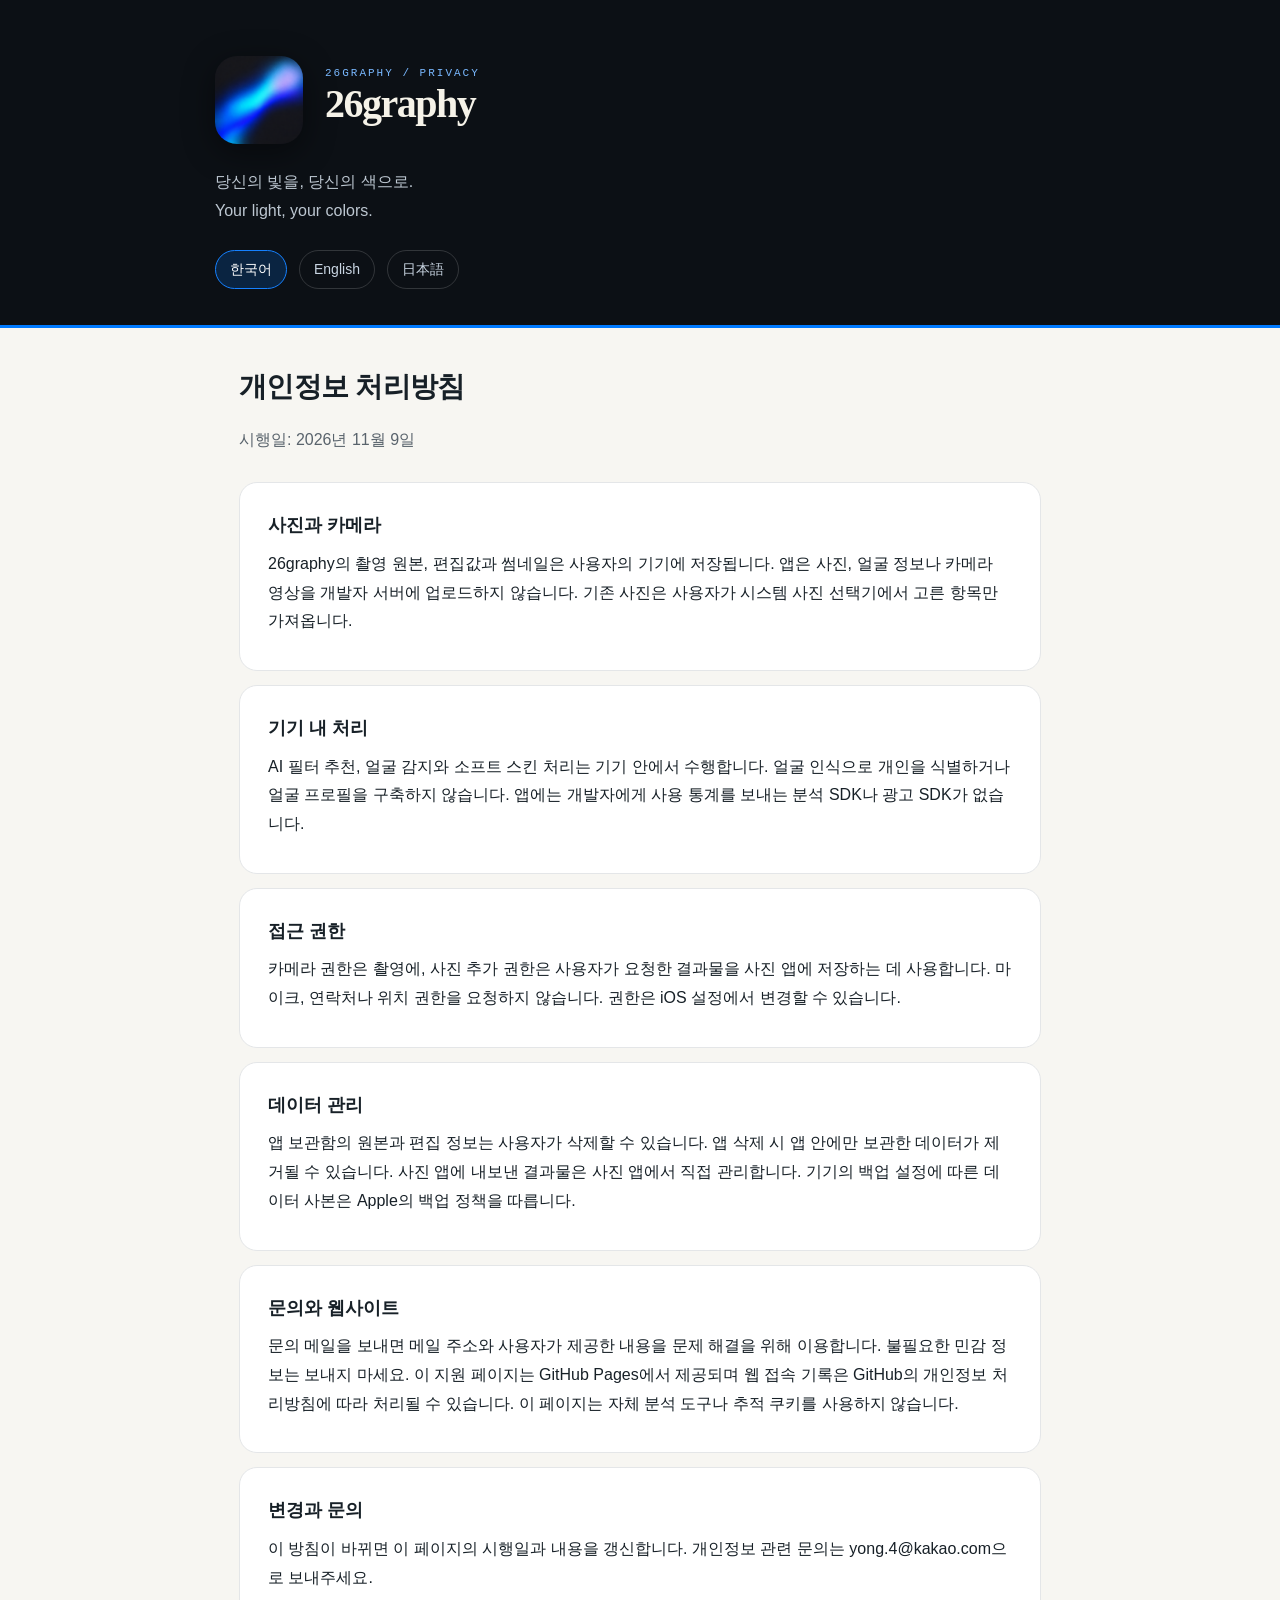
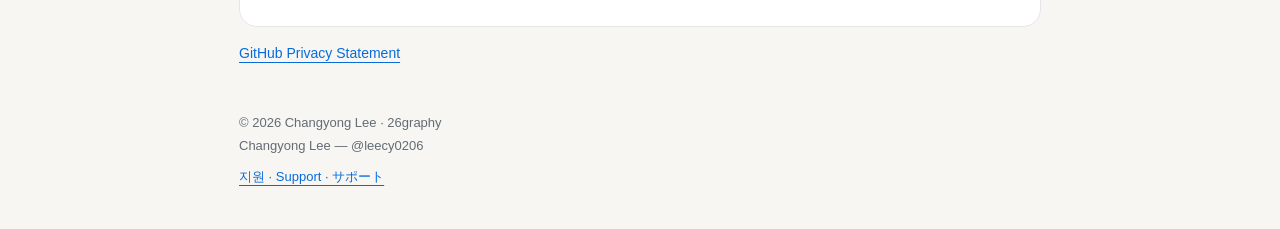
==== privacy.html @ 50c59bfd "Publish 26graphy support and privacy pages with app icon" ====
<!doctype html><html lang="ko"><head><meta charset="utf-8"><meta name="viewport" content="width=device-width,initial-scale=1"><title>26graphy — 개인정보 · Privacy · プライバシー</title><meta name="description" content="Official 26graphy camera support and privacy information."><link rel="icon" href="app-icon.png"><link rel="stylesheet" href="style.css"></head><body><header><div><div class="identity"><img src="app-icon.png" alt="26graphy 앱 아이콘" width="88" height="88"><div><div class="eyebrow">26GRAPHY / PRIVACY</div><h1>26graphy</h1></div></div><p class="tagline">당신의 빛을, 당신의 색으로.<br>Your light, your colors.</p><nav aria-label="Language"><a href="#ko">한국어</a><a href="#en">English</a><a href="#ja">日本語</a></nav></div></header><main><section data-lang="ko" lang="ko"><h2>개인정보 처리방침</h2><p class="intro">시행일: 2026년 11월 9일</p><div class="article"><h3>사진과 카메라</h3><p>26graphy의 촬영 원본, 편집값과 썸네일은 사용자의 기기에 저장됩니다. 앱은 사진, 얼굴 정보나 카메라 영상을 개발자 서버에 업로드하지 않습니다. 기존 사진은 사용자가 시스템 사진 선택기에서 고른 항목만 가져옵니다.</p></div><div class="article"><h3>기기 내 처리</h3><p>AI 필터 추천, 얼굴 감지와 소프트 스킨 처리는 기기 안에서 수행합니다. 얼굴 인식으로 개인을 식별하거나 얼굴 프로필을 구축하지 않습니다. 앱에는 개발자에게 사용 통계를 보내는 분석 SDK나 광고 SDK가 없습니다.</p></div><div class="article"><h3>접근 권한</h3><p>카메라 권한은 촬영에, 사진 추가 권한은 사용자가 요청한 결과물을 사진 앱에 저장하는 데 사용합니다. 마이크, 연락처나 위치 권한을 요청하지 않습니다. 권한은 iOS 설정에서 변경할 수 있습니다.</p></div><div class="article"><h3>데이터 관리</h3><p>앱 보관함의 원본과 편집 정보는 사용자가 삭제할 수 있습니다. 앱 삭제 시 앱 안에만 보관한 데이터가 제거될 수 있습니다. 사진 앱에 내보낸 결과물은 사진 앱에서 직접 관리합니다. 기기의 백업 설정에 따른 데이터 사본은 Apple의 백업 정책을 따릅니다.</p></div><div class="article"><h3>문의와 웹사이트</h3><p>문의 메일을 보내면 메일 주소와 사용자가 제공한 내용을 문제 해결을 위해 이용합니다. 불필요한 민감 정보는 보내지 마세요. 이 지원 페이지는 GitHub Pages에서 제공되며 웹 접속 기록은 GitHub의 개인정보 처리방침에 따라 처리될 수 있습니다. 이 페이지는 자체 분석 도구나 추적 쿠키를 사용하지 않습니다.</p></div><div class="article"><h3>변경과 문의</h3><p>이 방침이 바뀌면 이 페이지의 시행일과 내용을 갱신합니다. 개인정보 관련 문의는 yong.4@kakao.com으로 보내주세요.</p></div><p class="note"><a href="https://docs.github.com/en/site-policy/privacy-policies/github-general-privacy-statement">GitHub Privacy Statement</a></p></section><section data-lang="en" lang="en"><h2>Privacy policy</h2><p class="intro">Effective November 9, 2026</p><div class="article"><h3>Photos and camera</h3><p>Captured originals, edits and thumbnails are stored on your device. 26graphy does not upload photos, face information or camera video to developer servers. Importing uses only items you select in the system photo picker.</p></div><div class="article"><h3>On-device processing</h3><p>AI filter suggestions, face detection and soft skin processing run on the device. The app does not identify people through facial recognition or build face profiles. It contains no advertising SDK or analytics SDK that sends usage statistics to the developer.</p></div><div class="article"><h3>Permissions</h3><p>Camera access is used for shooting. Add-only photo access saves results you request to Photos. The app does not request microphone, contacts or location access. Permissions can be changed in iOS Settings.</p></div><div class="article"><h3>Managing your data</h3><p>You can delete originals and edits from the app library. Deleting the app may remove app-only data. Manage exported copies separately in Photos. Copies made by device backup settings follow Apple’s backup policies.</p></div><div class="article"><h3>Support and website</h3><p>When you email support, your email address and information you provide are used to respond to your request. Please avoid sensitive information. This website is hosted on GitHub Pages, which may process access logs under GitHub’s privacy policy. This site uses no custom analytics or tracking cookies.</p></div><div class="article"><h3>Changes and contact</h3><p>Changes will be reflected on this page with an updated effective date. Contact yong.4@kakao.com with privacy questions.</p></div><p class="note"><a href="https://docs.github.com/en/site-policy/privacy-policies/github-general-privacy-statement">GitHub Privacy Statement</a></p></section><section data-lang="ja" lang="ja"><h2>プライバシーポリシー</h2><p class="intro">施行日：2026年11月9日</p><div class="article"><h3>写真とカメラ</h3><p>撮影原本、編集情報、サムネイルは端末内に保存されます。26graphyは写真、顔情報、カメラ映像を開発者のサーバーに送信しません。読み込みにはシステムの写真ピッカーで選択した項目のみを使用します。</p></div><div class="article"><h3>端末内の処理</h3><p>AIフィルター提案、顔検出、ソフトスキン処理は端末内で行います。顔認識による個人の識別や顔のプロフィールの作成は行いません。開発者へ利用統計を送信する解析SDKや広告SDKは含まれていません。</p></div><div class="article"><h3>アクセス権</h3><p>カメラ権限は撮影に、写真追加の権限はユーザーが要求した結果の保存に使用します。マイク、連絡先、位置情報へのアクセスは要求しません。権限はiOSの設定から変更できます。</p></div><div class="article"><h3>データの管理</h3><p>保管庫の原本と編集情報は削除できます。アプリを削除するとアプリ内のみのデータが失われる場合があります。書き出したコピーは写真アプリで管理してください。端末のバックアップ設定によるコピーはAppleのバックアップ方針に従います。</p></div><div class="article"><h3>お問い合わせとウェブサイト</h3><p>お問い合わせ時のメールアドレスと提供情報は問題の対応に使用します。機密情報は送らないでください。このウェブサイトはGitHub Pagesで配信され、アクセス記録がGitHubの方針に基づき処理される場合があります。独自の解析ツールや追跡Cookieは使用しません。</p></div><div class="article"><h3>変更と連絡先</h3><p>変更時はこのページの施行日と内容を更新します。お問い合わせ先：yong.4@kakao.com。</p></div><p class="note"><a href="https://docs.github.com/en/site-policy/privacy-policies/github-general-privacy-statement">GitHub Privacy Statement</a></p></section></main><footer>© 2026 Changyong Lee · 26graphy<br>Changyong Lee — @leecy0206<br><a data-local-link="index.html" href="index.html#ko">지원 · Support · サポート</a></footer><script src="language.js"></script></body></html>
---- style.css ----
*{box-sizing:border-box}html{scroll-behavior:smooth}body{margin:0;background:#f7f6f2;color:#172027;font:16px/1.8 -apple-system,BlinkMacSystemFont,"Segoe UI",sans-serif}a{color:#086bdb;text-underline-offset:4px}header{background:#0c1015;color:#f5f2e8;padding:56px 24px 36px;border-bottom:3px solid #007aff}header>div,main,footer{max-width:850px;margin:auto}.identity{display:flex;align-items:center;gap:22px}.identity img{width:88px;height:88px;border-radius:22px;box-shadow:0 8px 32px #0007}h1{font:600 40px/1.15 Georgia,serif;margin:0 0 8px;letter-spacing:-1.5px}.eyebrow{font:11px/1.5 ui-monospace,monospace;letter-spacing:2px;color:#79b8ff}.tagline{margin:24px 0;color:#bdc7d1}nav{display:flex;gap:12px;flex-wrap:wrap}nav a{padding:6px 14px;color:#c9d5e2;border:1px solid #ffffff28;border-radius:24px;text-decoration:none;font-size:14px}nav a[aria-current=true]{color:white;border-color:#1581ff;background:#007aff30}main{padding:32px 24px 12px}section{scroll-margin-top:20px}h2{font-size:28px;letter-spacing:-.7px;line-height:1.35;margin:8px 0 20px}h3{font-size:18px;margin:0 0 8px}p{margin:8px 0}.intro{color:#59636c;margin-bottom:28px}.article{background:#fff;border:1px solid #e4e6e8;border-radius:18px;padding:26px 28px;margin:14px 0}.contact{background:#edf4ff;border-color:#d5e5ff}.contact a{font-weight:600;overflow-wrap:anywhere}.note{font-size:14px;color:#64717c}.back{display:inline-block;margin-top:24px}footer{padding:24px 24px 40px;font-size:13px;color:#626c75}footer a{display:inline-block;margin-top:8px}a:focus-visible{outline:3px solid #007aff;outline-offset:4px}[hidden]{display:none!important}@media(max-width:520px){header{padding:36px 22px 28px}.identity{gap:16px}.identity img{width:72px;height:72px;border-radius:18px}h1{font-size:34px}main{padding:24px 16px}.article{padding:23px 21px}h2{font-size:25px}}@media(prefers-reduced-motion:reduce){html{scroll-behavior:auto}}
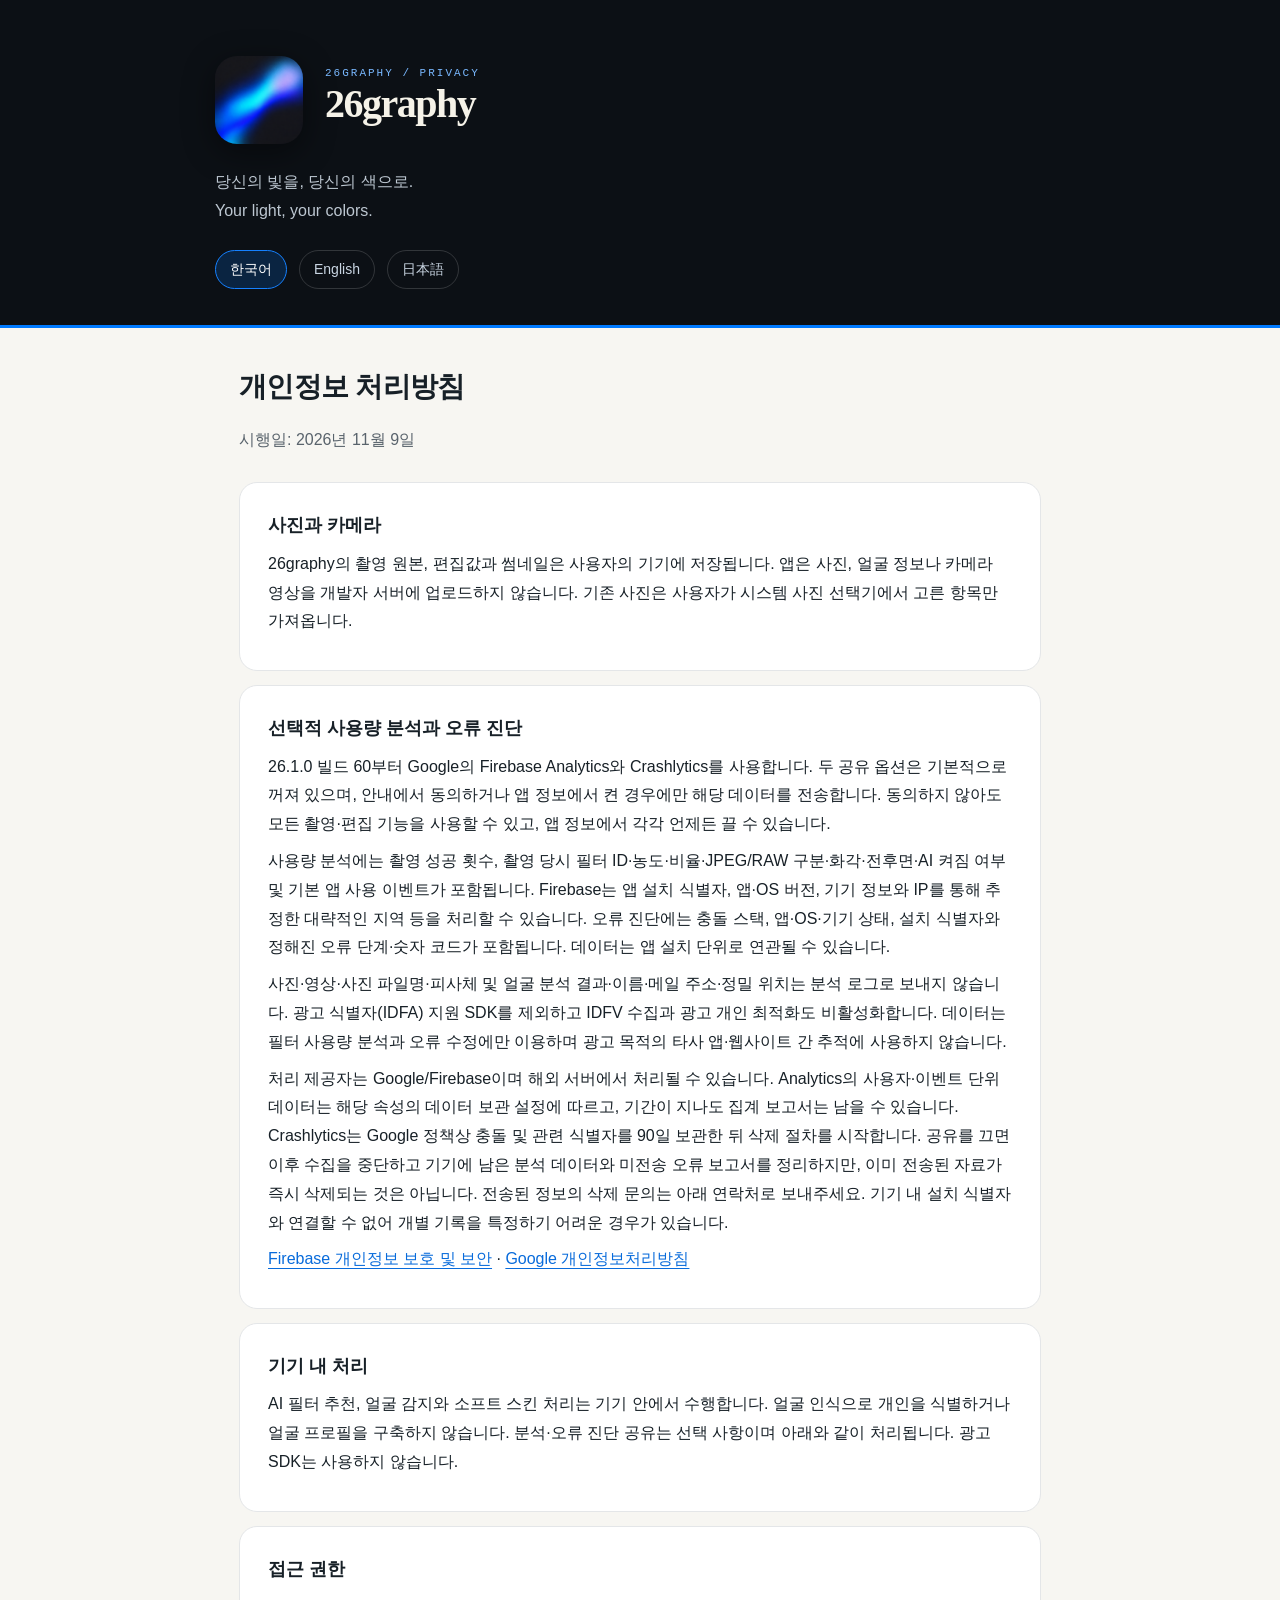
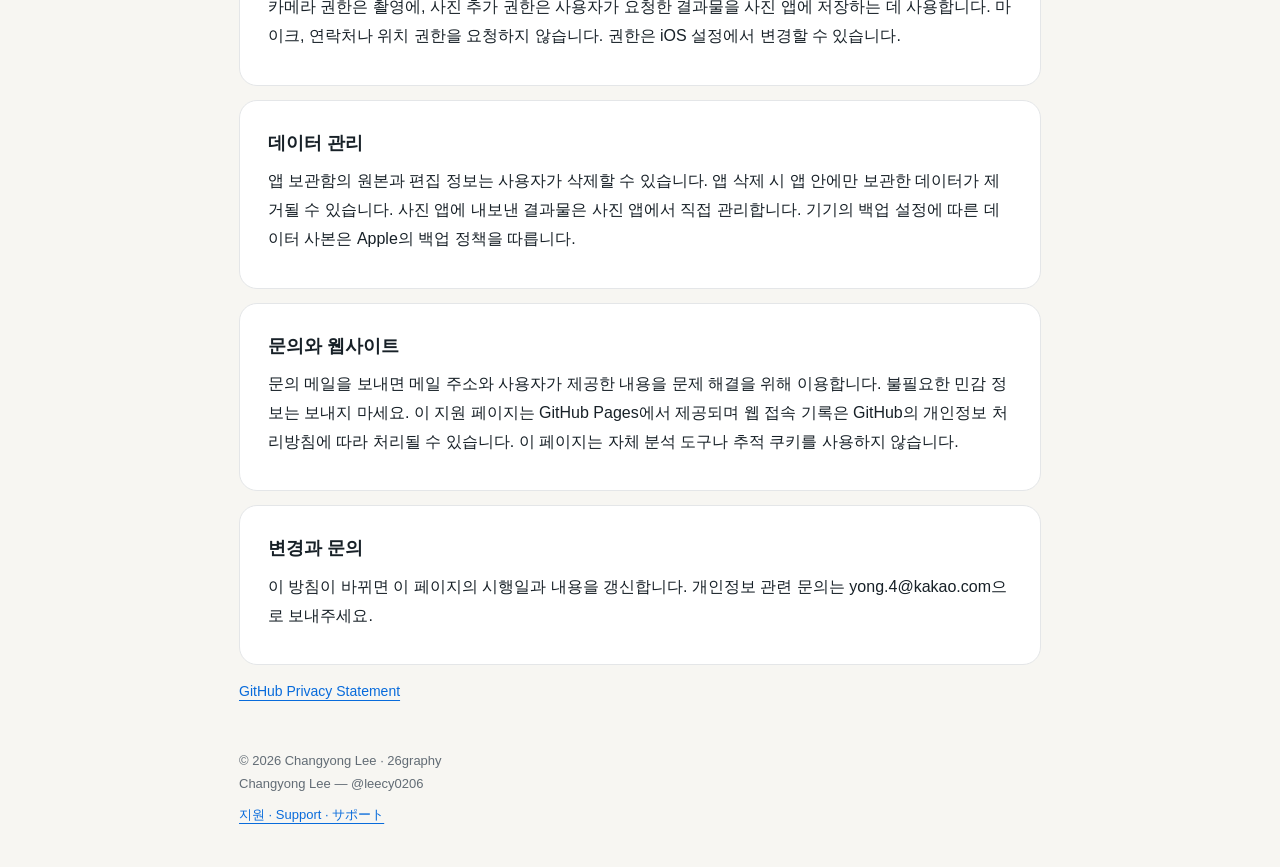
==== commit 1ef151cb: "Disclose opt-in Firebase analytics and crash diagnostics" ====
--- a/privacy.html
+++ b/privacy.html
@@ -1 +1 @@
-<!doctype html><html lang="ko"><head><meta charset="utf-8"><meta name="viewport" content="width=device-width,initial-scale=1"><title>26graphy — 개인정보 · Privacy · プライバシー</title><meta name="description" content="Official 26graphy camera support and privacy information."><link rel="icon" href="app-icon.png"><link rel="stylesheet" href="style.css"></head><body><header><div><div class="identity"><img src="app-icon.png" alt="26graphy 앱 아이콘" width="88" height="88"><div><div class="eyebrow">26GRAPHY / PRIVACY</div><h1>26graphy</h1></div></div><p class="tagline">당신의 빛을, 당신의 색으로.<br>Your light, your colors.</p><nav aria-label="Language"><a href="#ko">한국어</a><a href="#en">English</a><a href="#ja">日本語</a></nav></div></header><main><section data-lang="ko" lang="ko"><h2>개인정보 처리방침</h2><p class="intro">시행일: 2026년 11월 9일</p><div class="article"><h3>사진과 카메라</h3><p>26graphy의 촬영 원본, 편집값과 썸네일은 사용자의 기기에 저장됩니다. 앱은 사진, 얼굴 정보나 카메라 영상을 개발자 서버에 업로드하지 않습니다. 기존 사진은 사용자가 시스템 사진 선택기에서 고른 항목만 가져옵니다.</p></div><div class="article"><h3>기기 내 처리</h3><p>AI 필터 추천, 얼굴 감지와 소프트 스킨 처리는 기기 안에서 수행합니다. 얼굴 인식으로 개인을 식별하거나 얼굴 프로필을 구축하지 않습니다. 앱에는 개발자에게 사용 통계를 보내는 분석 SDK나 광고 SDK가 없습니다.</p></div><div class="article"><h3>접근 권한</h3><p>카메라 권한은 촬영에, 사진 추가 권한은 사용자가 요청한 결과물을 사진 앱에 저장하는 데 사용합니다. 마이크, 연락처나 위치 권한을 요청하지 않습니다. 권한은 iOS 설정에서 변경할 수 있습니다.</p></div><div class="article"><h3>데이터 관리</h3><p>앱 보관함의 원본과 편집 정보는 사용자가 삭제할 수 있습니다. 앱 삭제 시 앱 안에만 보관한 데이터가 제거될 수 있습니다. 사진 앱에 내보낸 결과물은 사진 앱에서 직접 관리합니다. 기기의 백업 설정에 따른 데이터 사본은 Apple의 백업 정책을 따릅니다.</p></div><div class="article"><h3>문의와 웹사이트</h3><p>문의 메일을 보내면 메일 주소와 사용자가 제공한 내용을 문제 해결을 위해 이용합니다. 불필요한 민감 정보는 보내지 마세요. 이 지원 페이지는 GitHub Pages에서 제공되며 웹 접속 기록은 GitHub의 개인정보 처리방침에 따라 처리될 수 있습니다. 이 페이지는 자체 분석 도구나 추적 쿠키를 사용하지 않습니다.</p></div><div class="article"><h3>변경과 문의</h3><p>이 방침이 바뀌면 이 페이지의 시행일과 내용을 갱신합니다. 개인정보 관련 문의는 yong.4@kakao.com으로 보내주세요.</p></div><p class="note"><a href="https://docs.github.com/en/site-policy/privacy-policies/github-general-privacy-statement">GitHub Privacy Statement</a></p></section><section data-lang="en" lang="en"><h2>Privacy policy</h2><p class="intro">Effective November 9, 2026</p><div class="article"><h3>Photos and camera</h3><p>Captured originals, edits and thumbnails are stored on your device. 26graphy does not upload photos, face information or camera video to developer servers. Importing uses only items you select in the system photo picker.</p></div><div class="article"><h3>On-device processing</h3><p>AI filter suggestions, face detection and soft skin processing run on the device. The app does not identify people through facial recognition or build face profiles. It contains no advertising SDK or analytics SDK that sends usage statistics to the developer.</p></div><div class="article"><h3>Permissions</h3><p>Camera access is used for shooting. Add-only photo access saves results you request to Photos. The app does not request microphone, contacts or location access. Permissions can be changed in iOS Settings.</p></div><div class="article"><h3>Managing your data</h3><p>You can delete originals and edits from the app library. Deleting the app may remove app-only data. Manage exported copies separately in Photos. Copies made by device backup settings follow Apple’s backup policies.</p></div><div class="article"><h3>Support and website</h3><p>When you email support, your email address and information you provide are used to respond to your request. Please avoid sensitive information. This website is hosted on GitHub Pages, which may process access logs under GitHub’s privacy policy. This site uses no custom analytics or tracking cookies.</p></div><div class="article"><h3>Changes and contact</h3><p>Changes will be reflected on this page with an updated effective date. Contact yong.4@kakao.com with privacy questions.</p></div><p class="note"><a href="https://docs.github.com/en/site-policy/privacy-policies/github-general-privacy-statement">GitHub Privacy Statement</a></p></section><section data-lang="ja" lang="ja"><h2>プライバシーポリシー</h2><p class="intro">施行日：2026年11月9日</p><div class="article"><h3>写真とカメラ</h3><p>撮影原本、編集情報、サムネイルは端末内に保存されます。26graphyは写真、顔情報、カメラ映像を開発者のサーバーに送信しません。読み込みにはシステムの写真ピッカーで選択した項目のみを使用します。</p></div><div class="article"><h3>端末内の処理</h3><p>AIフィルター提案、顔検出、ソフトスキン処理は端末内で行います。顔認識による個人の識別や顔のプロフィールの作成は行いません。開発者へ利用統計を送信する解析SDKや広告SDKは含まれていません。</p></div><div class="article"><h3>アクセス権</h3><p>カメラ権限は撮影に、写真追加の権限はユーザーが要求した結果の保存に使用します。マイク、連絡先、位置情報へのアクセスは要求しません。権限はiOSの設定から変更できます。</p></div><div class="article"><h3>データの管理</h3><p>保管庫の原本と編集情報は削除できます。アプリを削除するとアプリ内のみのデータが失われる場合があります。書き出したコピーは写真アプリで管理してください。端末のバックアップ設定によるコピーはAppleのバックアップ方針に従います。</p></div><div class="article"><h3>お問い合わせとウェブサイト</h3><p>お問い合わせ時のメールアドレスと提供情報は問題の対応に使用します。機密情報は送らないでください。このウェブサイトはGitHub Pagesで配信され、アクセス記録がGitHubの方針に基づき処理される場合があります。独自の解析ツールや追跡Cookieは使用しません。</p></div><div class="article"><h3>変更と連絡先</h3><p>変更時はこのページの施行日と内容を更新します。お問い合わせ先：yong.4@kakao.com。</p></div><p class="note"><a href="https://docs.github.com/en/site-policy/privacy-policies/github-general-privacy-statement">GitHub Privacy Statement</a></p></section></main><footer>© 2026 Changyong Lee · 26graphy<br>Changyong Lee — @leecy0206<br><a data-local-link="index.html" href="index.html#ko">지원 · Support · サポート</a></footer><script src="language.js"></script></body></html>+<!doctype html><html lang="ko"><head><meta charset="utf-8"><meta name="viewport" content="width=device-width,initial-scale=1"><title>26graphy — 개인정보 · Privacy · プライバシー</title><meta name="description" content="Official 26graphy camera support and privacy information."><link rel="icon" href="app-icon.png"><link rel="stylesheet" href="style.css"></head><body><header><div><div class="identity"><img src="app-icon.png" alt="26graphy 앱 아이콘" width="88" height="88"><div><div class="eyebrow">26GRAPHY / PRIVACY</div><h1>26graphy</h1></div></div><p class="tagline">당신의 빛을, 당신의 색으로.<br>Your light, your colors.</p><nav aria-label="Language"><a href="#ko">한국어</a><a href="#en">English</a><a href="#ja">日本語</a></nav></div></header><main><section data-lang="ko" lang="ko"><h2>개인정보 처리방침</h2><p class="intro">시행일: 2026년 11월 9일</p><div class="article"><h3>사진과 카메라</h3><p>26graphy의 촬영 원본, 편집값과 썸네일은 사용자의 기기에 저장됩니다. 앱은 사진, 얼굴 정보나 카메라 영상을 개발자 서버에 업로드하지 않습니다. 기존 사진은 사용자가 시스템 사진 선택기에서 고른 항목만 가져옵니다.</p></div><div class="article"><h3>선택적 사용량 분석과 오류 진단</h3><p>26.1.0 빌드 60부터 Google의 Firebase Analytics와 Crashlytics를 사용합니다. 두 공유 옵션은 기본적으로 꺼져 있으며, 안내에서 동의하거나 앱 정보에서 켠 경우에만 해당 데이터를 전송합니다. 동의하지 않아도 모든 촬영·편집 기능을 사용할 수 있고, 앱 정보에서 각각 언제든 끌 수 있습니다.</p><p>사용량 분석에는 촬영 성공 횟수, 촬영 당시 필터 ID·농도·비율·JPEG/RAW 구분·화각·전후면·AI 켜짐 여부 및 기본 앱 사용 이벤트가 포함됩니다. Firebase는 앱 설치 식별자, 앱·OS 버전, 기기 정보와 IP를 통해 추정한 대략적인 지역 등을 처리할 수 있습니다. 오류 진단에는 충돌 스택, 앱·OS·기기 상태, 설치 식별자와 정해진 오류 단계·숫자 코드가 포함됩니다. 데이터는 앱 설치 단위로 연관될 수 있습니다.</p><p>사진·영상·사진 파일명·피사체 및 얼굴 분석 결과·이름·메일 주소·정밀 위치는 분석 로그로 보내지 않습니다. 광고 식별자(IDFA) 지원 SDK를 제외하고 IDFV 수집과 광고 개인 최적화도 비활성화합니다. 데이터는 필터 사용량 분석과 오류 수정에만 이용하며 광고 목적의 타사 앱·웹사이트 간 추적에 사용하지 않습니다.</p><p>처리 제공자는 Google/Firebase이며 해외 서버에서 처리될 수 있습니다. Analytics의 사용자·이벤트 단위 데이터는 해당 속성의 데이터 보관 설정에 따르고, 기간이 지나도 집계 보고서는 남을 수 있습니다. Crashlytics는 Google 정책상 충돌 및 관련 식별자를 90일 보관한 뒤 삭제 절차를 시작합니다. 공유를 끄면 이후 수집을 중단하고 기기에 남은 분석 데이터와 미전송 오류 보고서를 정리하지만, 이미 전송된 자료가 즉시 삭제되는 것은 아닙니다. 전송된 정보의 삭제 문의는 아래 연락처로 보내주세요. 기기 내 설치 식별자와 연결할 수 없어 개별 기록을 특정하기 어려운 경우가 있습니다.</p><p><a href="https://firebase.google.com/support/privacy">Firebase 개인정보 보호 및 보안</a> · <a href="https://policies.google.com/privacy">Google 개인정보처리방침</a></p></div><div class="article"><h3>기기 내 처리</h3><p>AI 필터 추천, 얼굴 감지와 소프트 스킨 처리는 기기 안에서 수행합니다. 얼굴 인식으로 개인을 식별하거나 얼굴 프로필을 구축하지 않습니다. 분석·오류 진단 공유는 선택 사항이며 아래와 같이 처리됩니다. 광고 SDK는 사용하지 않습니다.</p></div><div class="article"><h3>접근 권한</h3><p>카메라 권한은 촬영에, 사진 추가 권한은 사용자가 요청한 결과물을 사진 앱에 저장하는 데 사용합니다. 마이크, 연락처나 위치 권한을 요청하지 않습니다. 권한은 iOS 설정에서 변경할 수 있습니다.</p></div><div class="article"><h3>데이터 관리</h3><p>앱 보관함의 원본과 편집 정보는 사용자가 삭제할 수 있습니다. 앱 삭제 시 앱 안에만 보관한 데이터가 제거될 수 있습니다. 사진 앱에 내보낸 결과물은 사진 앱에서 직접 관리합니다. 기기의 백업 설정에 따른 데이터 사본은 Apple의 백업 정책을 따릅니다.</p></div><div class="article"><h3>문의와 웹사이트</h3><p>문의 메일을 보내면 메일 주소와 사용자가 제공한 내용을 문제 해결을 위해 이용합니다. 불필요한 민감 정보는 보내지 마세요. 이 지원 페이지는 GitHub Pages에서 제공되며 웹 접속 기록은 GitHub의 개인정보 처리방침에 따라 처리될 수 있습니다. 이 페이지는 자체 분석 도구나 추적 쿠키를 사용하지 않습니다.</p></div><div class="article"><h3>변경과 문의</h3><p>이 방침이 바뀌면 이 페이지의 시행일과 내용을 갱신합니다. 개인정보 관련 문의는 yong.4@kakao.com으로 보내주세요.</p></div><p class="note"><a href="https://docs.github.com/en/site-policy/privacy-policies/github-general-privacy-statement">GitHub Privacy Statement</a></p></section><section data-lang="en" lang="en"><h2>Privacy policy</h2><p class="intro">Effective November 9, 2026</p><div class="article"><h3>Photos and camera</h3><p>Captured originals, edits and thumbnails are stored on your device. 26graphy does not upload photos, face information or camera video to developer servers. Importing uses only items you select in the system photo picker.</p></div><div class="article"><h3>Optional usage analytics and crash diagnostics</h3><p>Starting with 26.1.0 build 60, the app uses Google Firebase Analytics and Crashlytics. Both sharing options are off by default. Data is sent only after you opt in in the prompt or app information. All camera and editing features remain available without consent. Each option can be turned off independently in app information.</p><p>Usage data includes successful capture counts, the filter ID, strength, aspect ratio, JPEG/RAW format, focal length, camera position and whether AI was enabled at capture time, plus basic app usage events. Firebase may process app-installation identifiers, app/OS versions, device information and approximate regions inferred from IP addresses. Crash diagnostics include crash stacks, app/OS/device state, installation identifiers and predefined failure stages and numeric codes. Data may be associated with an app installation.</p><p>Photos, video, photo filenames, scene/face analysis results, names, email addresses and precise location are not sent in analytics logs. The IDFA-capable SDK is excluded; IDFV collection and advertising personalization are disabled. Data is used for usage analysis and reliability, not cross-app or cross-site advertising tracking.</p><p>Google/Firebase processes the data, potentially on servers abroad. Analytics user- and event-level data follows the property's retention settings; aggregate reports may persist beyond that period. Under Google's policy, Crashlytics retains crash information and associated identifiers for 90 days before beginning deletion. Turning sharing off stops subsequent collection and clears local analytics data and unsent crash reports; it does not immediately delete already transmitted data. Contact us for deletion requests. Individual records may be difficult to identify because we cannot associate them with a known person or their local installation identifier.</p><p><a href="https://firebase.google.com/support/privacy">Firebase privacy and security</a> · <a href="https://policies.google.com/privacy">Google privacy policy</a></p></div><div class="article"><h3>On-device processing</h3><p>AI filter suggestions, face detection and soft skin processing run on the device. The app does not identify people through facial recognition or build face profiles. Optional usage analytics and crash diagnostics are described below. The app contains no advertising SDK.</p></div><div class="article"><h3>Permissions</h3><p>Camera access is used for shooting. Add-only photo access saves results you request to Photos. The app does not request microphone, contacts or location access. Permissions can be changed in iOS Settings.</p></div><div class="article"><h3>Managing your data</h3><p>You can delete originals and edits from the app library. Deleting the app may remove app-only data. Manage exported copies separately in Photos. Copies made by device backup settings follow Apple’s backup policies.</p></div><div class="article"><h3>Support and website</h3><p>When you email support, your email address and information you provide are used to respond to your request. Please avoid sensitive information. This website is hosted on GitHub Pages, which may process access logs under GitHub’s privacy policy. This site uses no custom analytics or tracking cookies.</p></div><div class="article"><h3>Changes and contact</h3><p>Changes will be reflected on this page with an updated effective date. Contact yong.4@kakao.com with privacy questions.</p></div><p class="note"><a href="https://docs.github.com/en/site-policy/privacy-policies/github-general-privacy-statement">GitHub Privacy Statement</a></p></section><section data-lang="ja" lang="ja"><h2>プライバシーポリシー</h2><p class="intro">施行日：2026年11月9日</p><div class="article"><h3>写真とカメラ</h3><p>撮影原本、編集情報、サムネイルは端末内に保存されます。26graphyは写真、顔情報、カメラ映像を開発者のサーバーに送信しません。読み込みにはシステムの写真ピッカーで選択した項目のみを使用します。</p></div><div class="article"><h3>任意の利用状況解析とエラー診断</h3><p>26.1.0ビルド60からGoogle Firebase AnalyticsとCrashlyticsを使用します。共有設定は初期状態では両方オフです。案内またはアプリ情報で同意した場合のみ送信します。同意しなくても撮影・編集の全機能を利用でき、設定は個別にいつでもオフにできます。</p><p>利用状況には撮影成功回数、撮影時のフィルターID・強度・比率・JPEG/RAW・焦点距離・前後カメラ・AI有効状態と基本的なアプリ利用イベントが含まれます。Firebaseはインストール識別子、アプリ・OSバージョン、端末情報、IPから推定する大まかな地域を処理する場合があります。診断にはクラッシュスタック、アプリ・OS・端末の状態、インストール識別子、定義済みのエラー段階と数値コードが含まれます。データはインストール単位で関連付けられる場合があります。</p><p>写真・動画・写真のファイル名・被写体や顔の解析結果・氏名・メールアドレス・正確な位置情報は解析ログに送信しません。IDFA対応SDKを含めず、IDFV収集と広告のパーソナライズも無効化します。用途は利用状況の分析と不具合修正であり、他社アプリ・サイト横断の広告追跡には使用しません。</p><p>処理提供者はGoogle/Firebaseで、国外のサーバーで処理される場合があります。Analyticsのユーザー・イベント単位データはプロパティの保存設定に従い、集計レポートはその後も残る場合があります。Googleの方針ではCrashlyticsはクラッシュと関連識別子を90日保存した後に削除処理を開始します。共有をオフにすると以降の収集を停止し、端末の解析データと未送信レポートを整理しますが、送信済みデータが直ちに削除されるわけではありません。削除については下記へお問い合わせください。個人や端末内の識別子と照合できず、個別の記録を特定できない場合があります。</p><p><a href="https://firebase.google.com/support/privacy">Firebaseのプライバシーとセキュリティ</a> · <a href="https://policies.google.com/privacy">Googleのプライバシーポリシー</a></p></div><div class="article"><h3>端末内の処理</h3><p>AIフィルター提案、顔検出、ソフトスキン処理は端末内で行います。顔認識による個人の識別や顔のプロフィールの作成は行いません。任意の利用状況の解析とエラー診断については以下をご覧ください。広告SDKは使用しません。</p></div><div class="article"><h3>アクセス権</h3><p>カメラ権限は撮影に、写真追加の権限はユーザーが要求した結果の保存に使用します。マイク、連絡先、位置情報へのアクセスは要求しません。権限はiOSの設定から変更できます。</p></div><div class="article"><h3>データの管理</h3><p>保管庫の原本と編集情報は削除できます。アプリを削除するとアプリ内のみのデータが失われる場合があります。書き出したコピーは写真アプリで管理してください。端末のバックアップ設定によるコピーはAppleのバックアップ方針に従います。</p></div><div class="article"><h3>お問い合わせとウェブサイト</h3><p>お問い合わせ時のメールアドレスと提供情報は問題の対応に使用します。機密情報は送らないでください。このウェブサイトはGitHub Pagesで配信され、アクセス記録がGitHubの方針に基づき処理される場合があります。独自の解析ツールや追跡Cookieは使用しません。</p></div><div class="article"><h3>変更と連絡先</h3><p>変更時はこのページの施行日と内容を更新します。お問い合わせ先：yong.4@kakao.com。</p></div><p class="note"><a href="https://docs.github.com/en/site-policy/privacy-policies/github-general-privacy-statement">GitHub Privacy Statement</a></p></section></main><footer>© 2026 Changyong Lee · 26graphy<br>Changyong Lee — @leecy0206<br><a data-local-link="index.html" href="index.html#ko">지원 · Support · サポート</a></footer><script src="language.js"></script></body></html>
